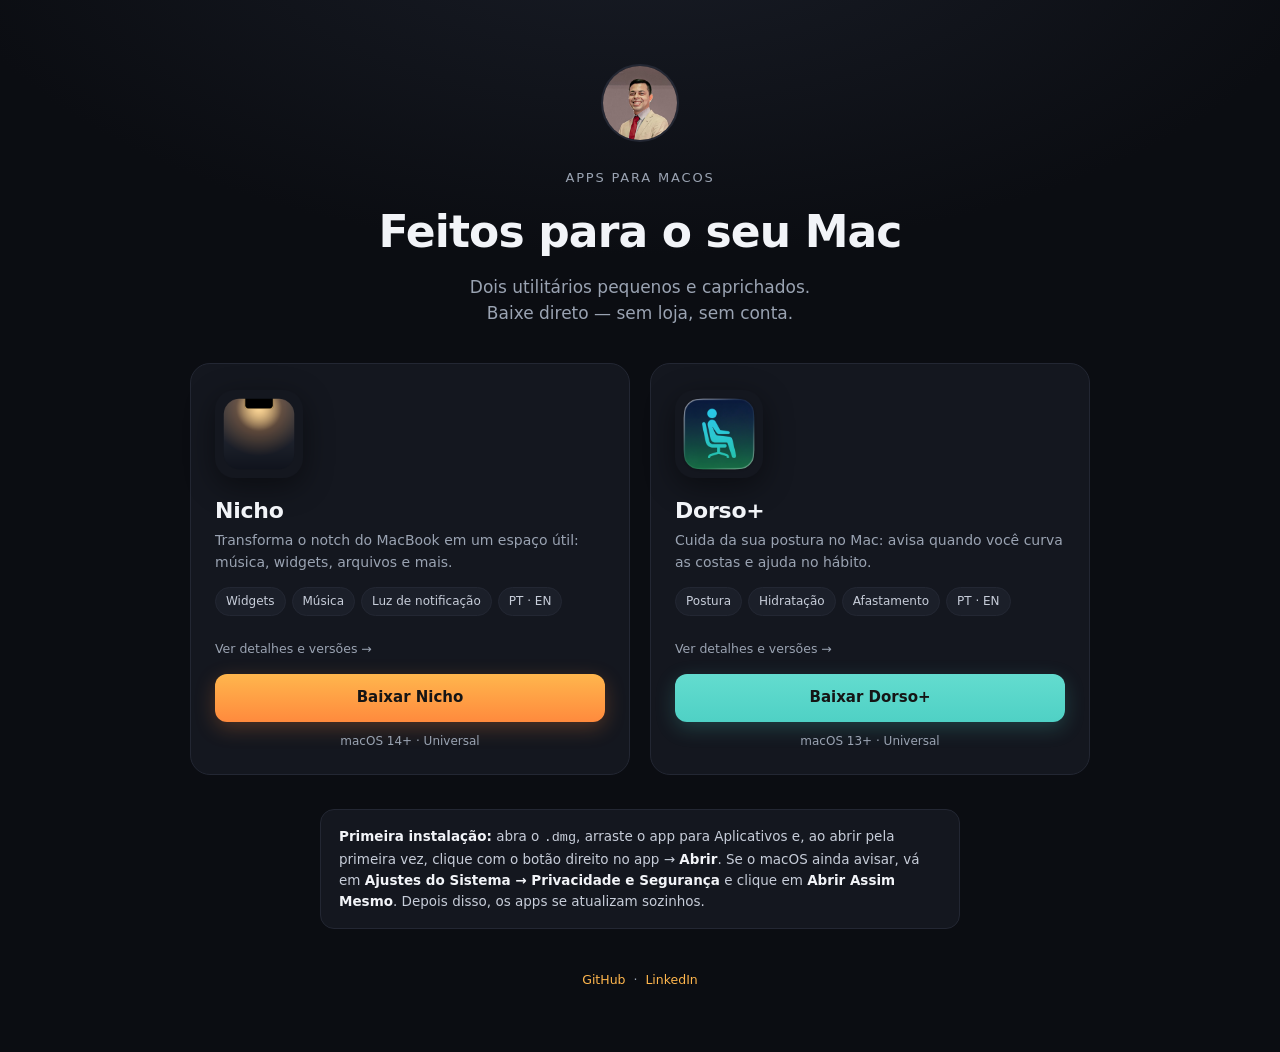
==== app.html @ a5180d6e "loja: páginas de detalhe por app (histórico + notas + datas), downloads inteligentes (última versão " ====
<!doctype html>
<html lang="pt-BR">
<head>
<meta charset="utf-8">
<meta name="viewport" content="width=device-width, initial-scale=1">
<title>App · Samuel Vieira</title>
<link rel="icon" type="image/png" href="favicon.png">
<link rel="apple-touch-icon" href="apple-touch-icon.png">
<link rel="stylesheet" href="style.css">
</head>
<body>
  <div class="wrap">
    <a class="back" href="index.html">← Todos os apps</a>

    <div class="hero">
      <img id="icon" class="icon" alt="" width="96" height="96">
      <div class="hero-info">
        <h1 id="name">—</h1>
        <div class="tag" id="tagline"></div>
        <div class="hero-actions">
          <a class="btn" id="download" aria-disabled="true">Baixar</a>
          <span class="req" id="req" style="margin:0"></span>
        </div>
      </div>
    </div>

    <div class="section">
      <h2>Sobre</h2>
      <p class="desc" id="desc"></p>
      <ul class="chips" id="chips"></ul>
    </div>

    <div class="section">
      <h2>Versões</h2>
      <div id="releases"><div class="loading">Carregando versões…</div></div>
    </div>

    <div class="note">
      <b>Primeira instalação:</b> abra o <code>.dmg</code>, arraste o app para Aplicativos e, ao abrir pela primeira vez,
      clique com o botão direito no app → <b>Abrir</b>. Depois disso, o app se atualiza sozinho.
    </div>

    <footer>
      <a class="link" href="https://github.com/SAMUKANINJA">GitHub</a>
      &nbsp;·&nbsp;
      <a class="link" href="https://www.linkedin.com/in/samuel-vieira-600121214/">LinkedIn</a>
    </footer>
  </div>

  <script src="store.js"></script>
  <script>
    const key = new URLSearchParams(location.search).get("app");
    const app = APPS[key];

    if (!app) {
      location.replace("index.html");
    } else {
      document.title = app.name + " · Samuel Vieira";
      document.getElementById("icon").src = app.icon;
      document.getElementById("icon").alt = "Ícone do " + app.name;
      document.getElementById("name").textContent = app.name;
      document.getElementById("tagline").textContent = app.tagline;
      document.getElementById("desc").textContent = app.description;
      document.getElementById("req").textContent = app.req;

      const chips = document.getElementById("chips");
      app.features.forEach(function (f) {
        const li = document.createElement("li");
        li.textContent = f;
        chips.appendChild(li);
      });

      const dl = document.getElementById("download");
      dl.textContent = "Baixar " + app.name;
      if (app.accent === "cyan") dl.classList.add("cyan");
      wireSmartDownload(dl, app.repo);

      // Version history from the public releases repo.
      const box = document.getElementById("releases");
      fetchReleases(app.repo)
        .then(function (releases) {
          const list = releases.filter(function (r) { return !r.draft; });
          if (!list.length) { box.innerHTML = '<div class="loading">Nenhuma versão publicada ainda.</div>'; return; }
          box.innerHTML = "";
          list.forEach(function (r, i) {
            const dmg = dmgOf(r);
            const el = document.createElement("div");
            el.className = "rel";
            const notes = (r.body || "").trim();
            el.innerHTML =
              '<div class="rel-top">' +
                '<span class="rel-ver">' + (r.tag_name || r.name) + "</span>" +
                (i === 0 ? '<span class="rel-badge">mais recente</span>' : "") +
                '<span class="rel-date">' + formatDate(r.published_at) + "</span>" +
              "</div>" +
              (notes ? '<div class="rel-notes"></div>' : "") +
              (dmg ? '<a class="rel-dl" href="' + dmg.browser_download_url + '">↓ Baixar ' + dmg.name + "</a>" : "");
            if (notes) el.querySelector(".rel-notes").textContent = notes;
            box.appendChild(el);
          });
        })
        .catch(function () {
          box.innerHTML =
            '<div class="loading">Não foi possível carregar as versões agora. ' +
            'Veja as <a class="link" href="https://github.com/' + app.repo + '/releases">releases no GitHub</a>.</div>';
        });
    }
  </script>
</body>
</html>
---- style.css ----
:root{
  --bg:#0b0d12; --card:#14171f; --line:#232733; --fg:#f2f4f8; --mut:#9aa3b2;
  --amber:#ffb64d; --amber2:#ff8a3d; --cyan:#4fd1c5; --cyan2:#63dccf;
}
*{box-sizing:border-box;margin:0;padding:0}
html{-webkit-text-size-adjust:100%}
body{
  background:radial-gradient(1200px 600px at 50% -10%, #191d27 0%, var(--bg) 60%);
  color:var(--fg); font:16px/1.55 -apple-system,BlinkMacSystemFont,"SF Pro Text",Inter,system-ui,sans-serif;
  min-height:100vh; padding:0 20px 64px;
}
.wrap{max-width:900px;margin:0 auto}
a{color:inherit}
a.link{color:var(--amber);text-decoration:none}
a.link:hover{text-decoration:underline}

/* header */
header{text-align:center;padding:64px 0 36px}
.avatar{display:inline-block;width:78px;height:78px;border-radius:50%;overflow:hidden;
  border:2px solid var(--line);margin-bottom:18px;transition:border-color .2s, transform .2s}
.avatar:hover{border-color:var(--amber);transform:scale(1.04)}
.avatar img{width:100%;height:100%;object-fit:cover;display:block}
.kicker{color:var(--mut);font-size:13px;letter-spacing:.14em;text-transform:uppercase}
h1{font-size:clamp(30px,6vw,44px);font-weight:700;letter-spacing:-.02em;margin:10px 0 8px}
.sub{color:var(--mut);font-size:clamp(15px,2.5vw,17px);max-width:36ch;margin:0 auto}

/* app grid (home) */
.grid{display:grid;grid-template-columns:1fr 1fr;gap:20px}
@media (max-width:640px){.grid{grid-template-columns:1fr}}
.card{background:var(--card);border:1px solid var(--line);border-radius:20px;
  padding:26px 24px 24px;display:flex;flex-direction:column;transition:border-color .2s, transform .2s}
.card:hover{border-color:#33394a;transform:translateY(-2px)}
.card-head{display:block;text-decoration:none;color:inherit}
.icon{width:88px;height:88px;border-radius:20px;display:block;
  box-shadow:0 8px 30px rgba(0,0,0,.45);image-rendering:-webkit-optimize-contrast}
.name{font-size:22px;font-weight:650;margin:16px 0 2px;letter-spacing:-.01em}
.tag{color:var(--mut);font-size:14px;min-height:40px}
.feat{list-style:none;margin:14px 0 20px;display:flex;flex-wrap:wrap;gap:6px}
.feat li{font-size:12px;color:#c7cdd9;background:#1b1f29;border:1px solid var(--line);
  border-radius:999px;padding:4px 10px}
.spacer{flex:1}
.more{font-size:12.5px;color:var(--mut);margin:2px 0 16px;display:inline-flex;align-items:center;gap:5px}
.card-head:hover .more{color:var(--fg)}

/* buttons */
.btn{display:inline-flex;align-items:center;justify-content:center;gap:8px;
  font-size:15px;font-weight:600;text-decoration:none;border-radius:12px;padding:12px 16px;
  color:#151515;background:linear-gradient(180deg,var(--amber),var(--amber2));
  box-shadow:0 6px 20px rgba(255,138,61,.25);cursor:pointer;border:0}
.btn:hover{filter:brightness(1.05)}
.btn.cyan{background:linear-gradient(180deg,var(--cyan2),var(--cyan));box-shadow:0 6px 20px rgba(79,209,197,.22)}
.btn[aria-disabled="true"]{opacity:.6;pointer-events:none}
.req{color:var(--mut);font-size:12px;text-align:center;margin-top:10px}

.note{max-width:640px;margin:34px auto 0;background:#14171f;border:1px solid var(--line);
  border-radius:14px;padding:16px 18px;color:#c7cdd9;font-size:13.5px}
.note b{color:var(--fg)}
footer{text-align:center;color:var(--mut);font-size:12.5px;margin-top:40px;line-height:1.7}

/* ---- detail page ---- */
.back{display:inline-flex;align-items:center;gap:6px;color:var(--mut);font-size:14px;
  text-decoration:none;padding:20px 0 0}
.back:hover{color:var(--fg)}
.hero{display:flex;gap:22px;align-items:center;padding:28px 0 8px;flex-wrap:wrap}
.hero .icon{width:96px;height:96px}
.hero-info{flex:1;min-width:240px}
.hero-info h1{font-size:clamp(28px,5vw,40px);margin:0 0 6px}
.hero-info .tag{font-size:16px;color:var(--mut);min-height:0}
.hero-actions{margin-top:16px;display:flex;align-items:center;gap:14px;flex-wrap:wrap}
.section{margin-top:36px}
.section h2{font-size:14px;text-transform:uppercase;letter-spacing:.1em;color:var(--mut);margin-bottom:14px}
.desc{font-size:15.5px;color:#d4d9e2;max-width:66ch}
.chips{list-style:none;display:flex;flex-wrap:wrap;gap:8px;margin-top:6px}
.chips li{font-size:13px;color:#c7cdd9;background:#1b1f29;border:1px solid var(--line);border-radius:999px;padding:5px 12px}

/* version history */
.rel{border:1px solid var(--line);border-radius:14px;background:var(--card);
  padding:16px 18px;margin-bottom:12px}
.rel-top{display:flex;align-items:baseline;gap:10px;flex-wrap:wrap}
.rel-ver{font-size:16px;font-weight:650}
.rel-badge{font-size:10px;font-weight:700;letter-spacing:.05em;text-transform:uppercase;
  color:#151515;background:var(--amber);border-radius:999px;padding:2px 8px}
.rel-date{color:var(--mut);font-size:13px;margin-left:auto}
.rel-notes{color:#c7cdd9;font-size:13.5px;margin-top:8px;white-space:pre-wrap}
.rel-dl{color:var(--amber);font-size:13px;text-decoration:none;margin-top:10px;display:inline-block}
.rel-dl:hover{text-decoration:underline}
.loading{color:var(--mut);font-size:14px;padding:8px 0}
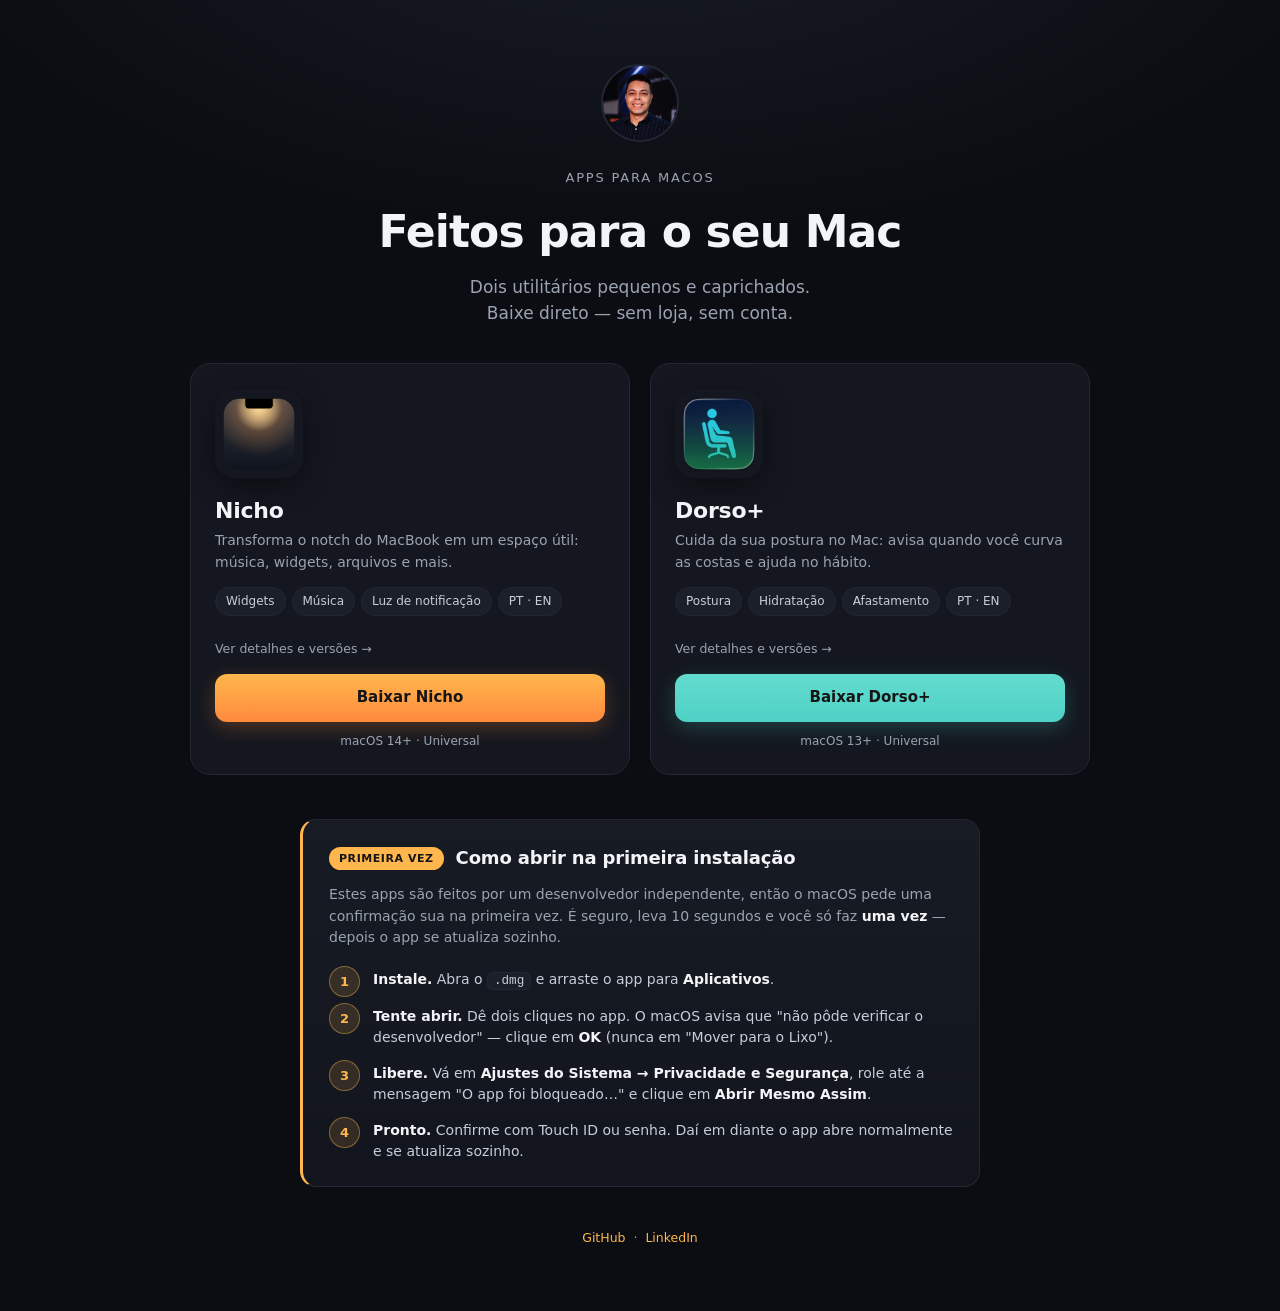
==== commit 93a343bd: "site: prominent first-run tutorial, correct for macOS Tahoe/Sequoia Replace the buried footnote (whi" ====
--- a/app.html
+++ b/app.html
@@ -35,10 +35,24 @@
       <div id="releases"><div class="loading">Carregando versões…</div></div>
     </div>
 
-    <div class="note">
-      <b>Primeira instalação:</b> abra o <code>.dmg</code>, arraste o app para Aplicativos e, ao abrir pela primeira vez,
-      clique com o botão direito no app → <b>Abrir</b>. Depois disso, o app se atualiza sozinho.
-    </div>
+    <section class="howto" id="instalar">
+      <div class="howto-head">
+        <span class="howto-badge">Primeira vez</span>
+        <h2>Como abrir na primeira instalação</h2>
+      </div>
+      <p class="howto-lead">
+        Feito por um desenvolvedor independente, então o macOS pede uma confirmação sua na primeira vez.
+        É seguro, leva 10 segundos e você só faz <b>uma vez</b> — depois o app se atualiza sozinho.
+      </p>
+      <ol class="steps">
+        <li><b>Instale.</b> Abra o <code>.dmg</code> e arraste o app para <b>Aplicativos</b>.</li>
+        <li><b>Tente abrir.</b> Dê dois cliques no app. O macOS avisa que "não pôde verificar o desenvolvedor" —
+          clique em <b>OK</b> (nunca em "Mover para o Lixo").</li>
+        <li><b>Libere.</b> Vá em <b>Ajustes do Sistema → Privacidade e Segurança</b>, role até a mensagem
+          "O app foi bloqueado…" e clique em <b>Abrir Mesmo Assim</b>.</li>
+        <li><b>Pronto.</b> Confirme com Touch ID ou senha. Daí em diante o app abre normalmente e se atualiza sozinho.</li>
+      </ol>
+    </section>
 
     <footer>
       <a class="link" href="https://github.com/SAMUKANINJA">GitHub</a>
--- a/style.css
+++ b/style.css
@@ -85,3 +85,21 @@
 .rel-dl{color:var(--amber);font-size:13px;text-decoration:none;margin-top:10px;display:inline-block}
 .rel-dl:hover{text-decoration:underline}
 .loading{color:var(--mut);font-size:14px;padding:8px 0}
+
+/* ---- first-run tutorial (prominent) ---- */
+.howto{max-width:680px;margin:44px auto 0;background:linear-gradient(180deg,#171b24,#12151d);
+  border:1px solid var(--line);border-left:3px solid var(--amber);border-radius:16px;padding:24px 26px}
+.howto-head{display:flex;align-items:center;gap:12px;flex-wrap:wrap}
+.howto-badge{font-size:11px;font-weight:700;letter-spacing:.05em;text-transform:uppercase;
+  color:#151515;background:var(--amber);border-radius:999px;padding:3px 10px}
+.howto h2{font-size:18px;font-weight:650;letter-spacing:-.01em;color:var(--fg);text-transform:none;margin:0}
+.howto-lead{color:var(--mut);font-size:14px;line-height:1.55;margin:12px 0 20px}
+.howto-lead b{color:var(--fg)}
+.steps{list-style:none;counter-reset:step;display:flex;flex-direction:column;gap:15px}
+.steps li{counter-increment:step;position:relative;padding-left:44px;color:#c7cdd9;font-size:14px;line-height:1.5}
+.steps li::before{content:counter(step);position:absolute;left:0;top:-3px;width:29px;height:29px;
+  display:flex;align-items:center;justify-content:center;border-radius:50%;
+  background:rgba(255,182,77,.14);border:1px solid rgba(255,182,77,.42);
+  color:var(--amber);font-weight:700;font-size:13px}
+.steps li b{color:var(--fg)}
+.howto code{background:#1b1f29;border:1px solid var(--line);border-radius:6px;padding:1px 6px;font-size:.9em}
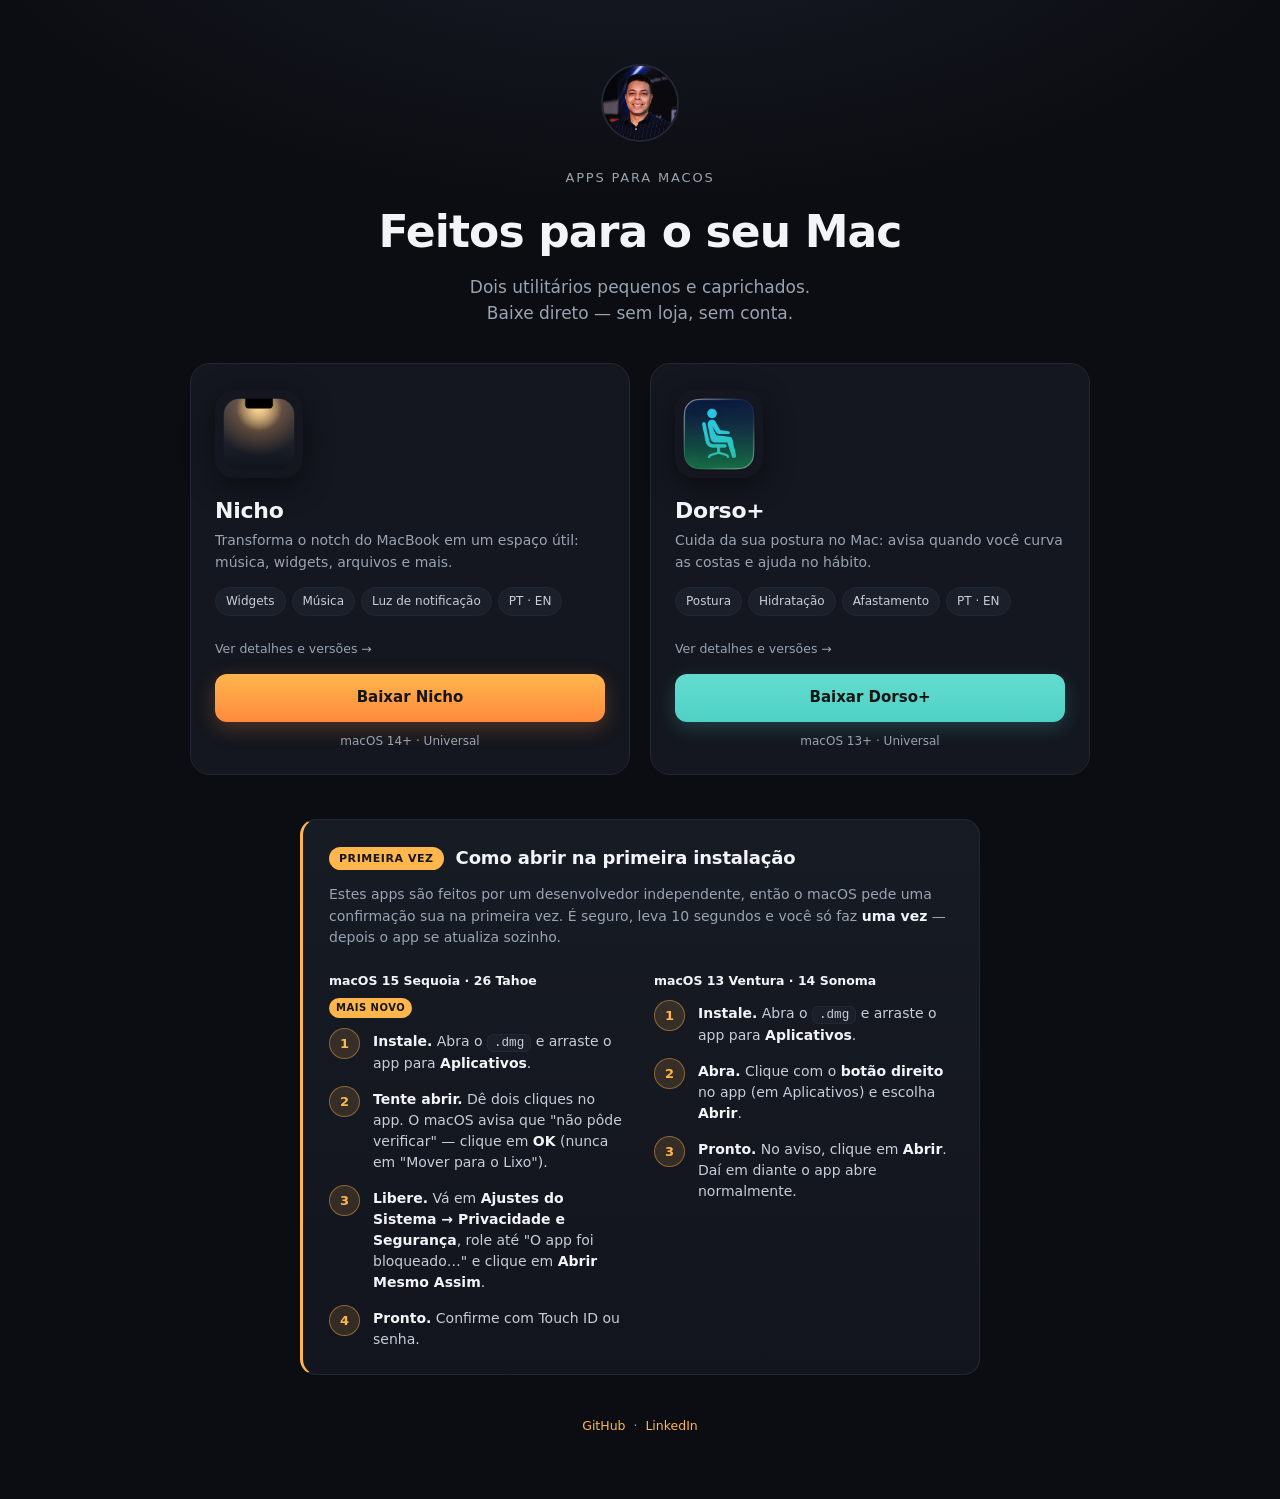
==== commit 997264af: "site: two install methods (Sequoia/Tahoe vs Ventura/Sonoma) + cache-bust CSS Newer macOS needs the S" ====
--- a/app.html
+++ b/app.html
@@ -6,7 +6,7 @@
 <title>App · Samuel Vieira</title>
 <link rel="icon" type="image/png" href="favicon.png">
 <link rel="apple-touch-icon" href="apple-touch-icon.png">
-<link rel="stylesheet" href="style.css">
+<link rel="stylesheet" href="style.css?v=2">
 </head>
 <body>
   <div class="wrap">
@@ -44,14 +44,32 @@
         Feito por um desenvolvedor independente, então o macOS pede uma confirmação sua na primeira vez.
         É seguro, leva 10 segundos e você só faz <b>uma vez</b> — depois o app se atualiza sozinho.
       </p>
-      <ol class="steps">
-        <li><b>Instale.</b> Abra o <code>.dmg</code> e arraste o app para <b>Aplicativos</b>.</li>
-        <li><b>Tente abrir.</b> Dê dois cliques no app. O macOS avisa que "não pôde verificar o desenvolvedor" —
-          clique em <b>OK</b> (nunca em "Mover para o Lixo").</li>
-        <li><b>Libere.</b> Vá em <b>Ajustes do Sistema → Privacidade e Segurança</b>, role até a mensagem
-          "O app foi bloqueado…" e clique em <b>Abrir Mesmo Assim</b>.</li>
-        <li><b>Pronto.</b> Confirme com Touch ID ou senha. Daí em diante o app abre normalmente e se atualiza sozinho.</li>
-      </ol>
+      <div class="methods">
+        <div class="method">
+          <div class="method-head">
+            <span class="method-ver">macOS 15 Sequoia · 26 Tahoe</span>
+            <span class="method-tag">mais novo</span>
+          </div>
+          <ol class="steps">
+            <li><b>Instale.</b> Abra o <code>.dmg</code> e arraste o app para <b>Aplicativos</b>.</li>
+            <li><b>Tente abrir.</b> Dê dois cliques no app. O macOS avisa que "não pôde verificar" —
+              clique em <b>OK</b> (nunca em "Mover para o Lixo").</li>
+            <li><b>Libere.</b> Vá em <b>Ajustes do Sistema → Privacidade e Segurança</b>, role até
+              "O app foi bloqueado…" e clique em <b>Abrir Mesmo Assim</b>.</li>
+            <li><b>Pronto.</b> Confirme com Touch ID ou senha.</li>
+          </ol>
+        </div>
+        <div class="method">
+          <div class="method-head">
+            <span class="method-ver">macOS 13 Ventura · 14 Sonoma</span>
+          </div>
+          <ol class="steps">
+            <li><b>Instale.</b> Abra o <code>.dmg</code> e arraste o app para <b>Aplicativos</b>.</li>
+            <li><b>Abra.</b> Clique com o <b>botão direito</b> no app (em Aplicativos) e escolha <b>Abrir</b>.</li>
+            <li><b>Pronto.</b> No aviso, clique em <b>Abrir</b>. Daí em diante o app abre normalmente.</li>
+          </ol>
+        </div>
+      </div>
     </section>
 
     <footer>
--- a/style.css
+++ b/style.css
@@ -103,3 +103,9 @@
   color:var(--amber);font-weight:700;font-size:13px}
 .steps li b{color:var(--fg)}
 .howto code{background:#1b1f29;border:1px solid var(--line);border-radius:6px;padding:1px 6px;font-size:.9em}
+.methods{display:grid;grid-template-columns:1fr 1fr;gap:26px;margin-top:22px}
+@media(max-width:640px){.methods{grid-template-columns:1fr;gap:24px}}
+.method-head{display:flex;align-items:center;gap:8px;margin-bottom:13px;flex-wrap:wrap}
+.method-ver{font-size:12.5px;font-weight:700;color:var(--fg)}
+.method-tag{font-size:10px;font-weight:700;text-transform:uppercase;letter-spacing:.05em;
+  color:#151515;background:var(--amber);border-radius:999px;padding:2px 7px}
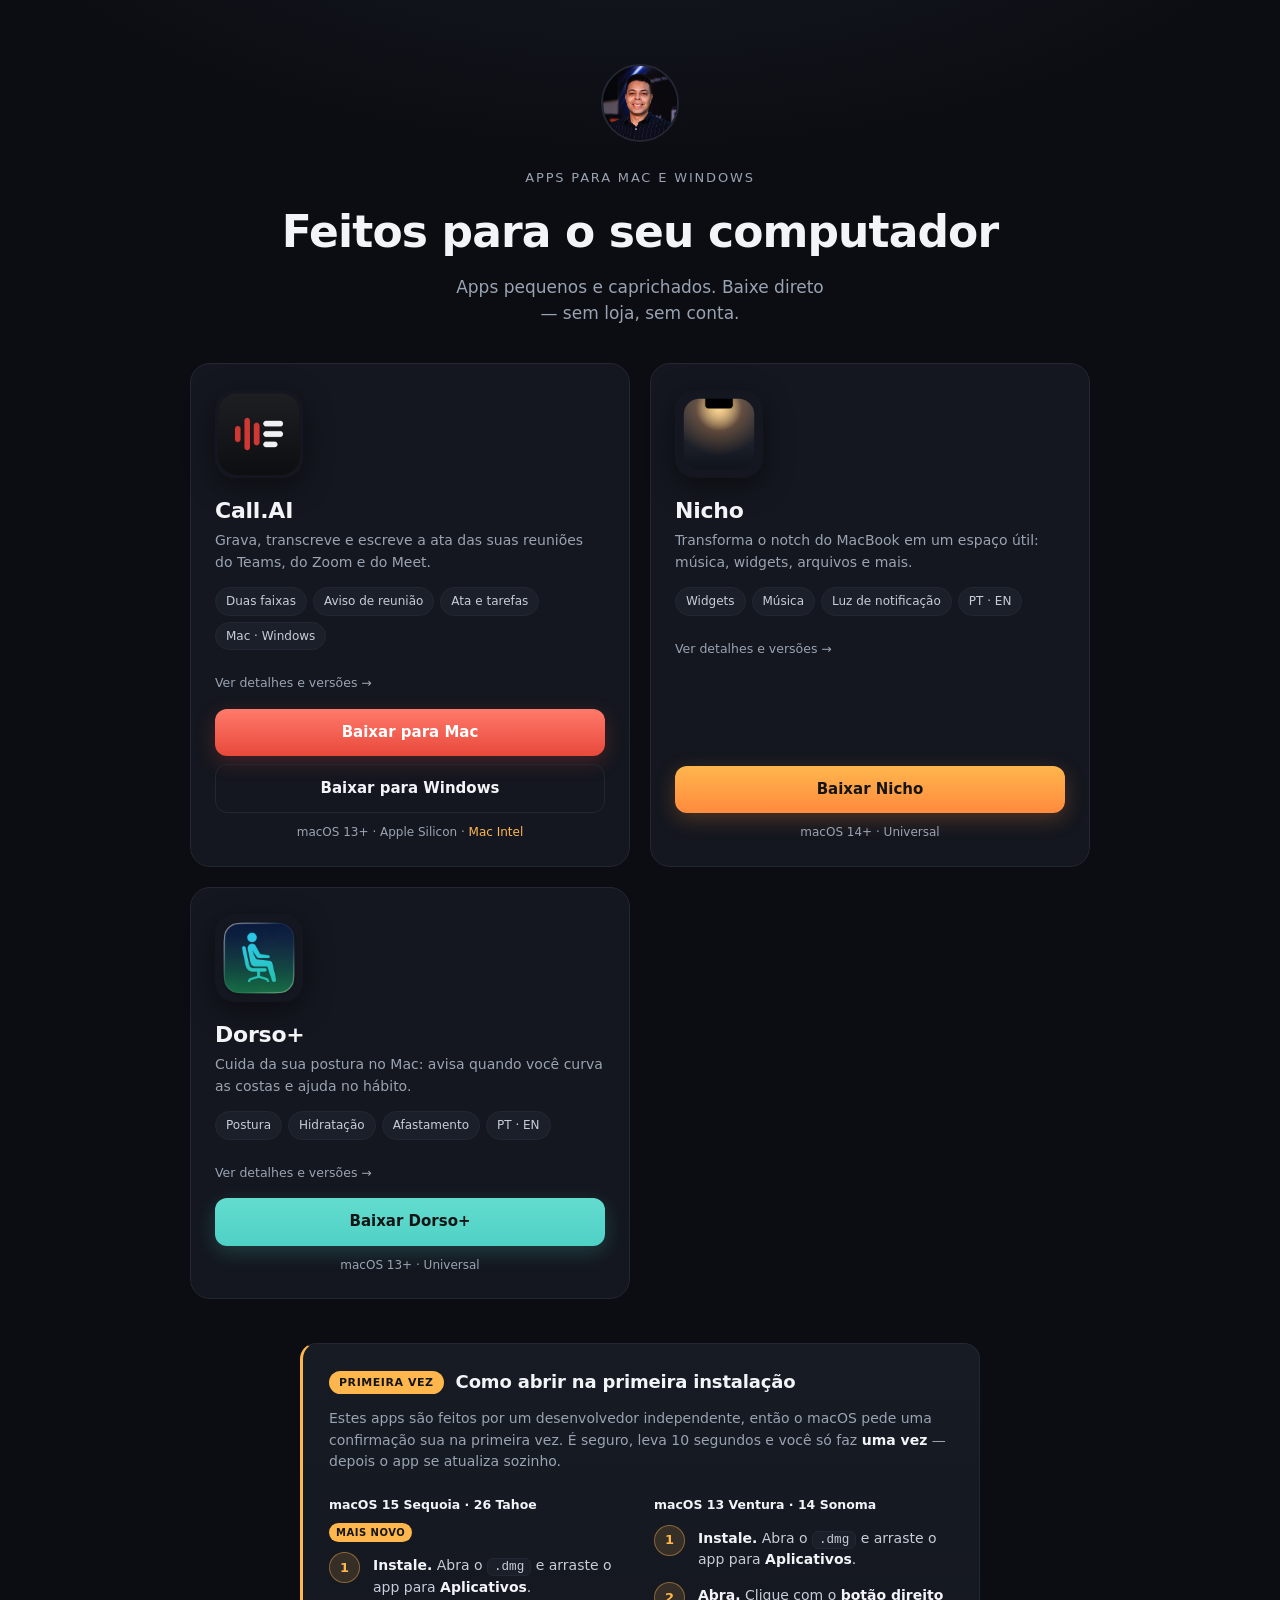
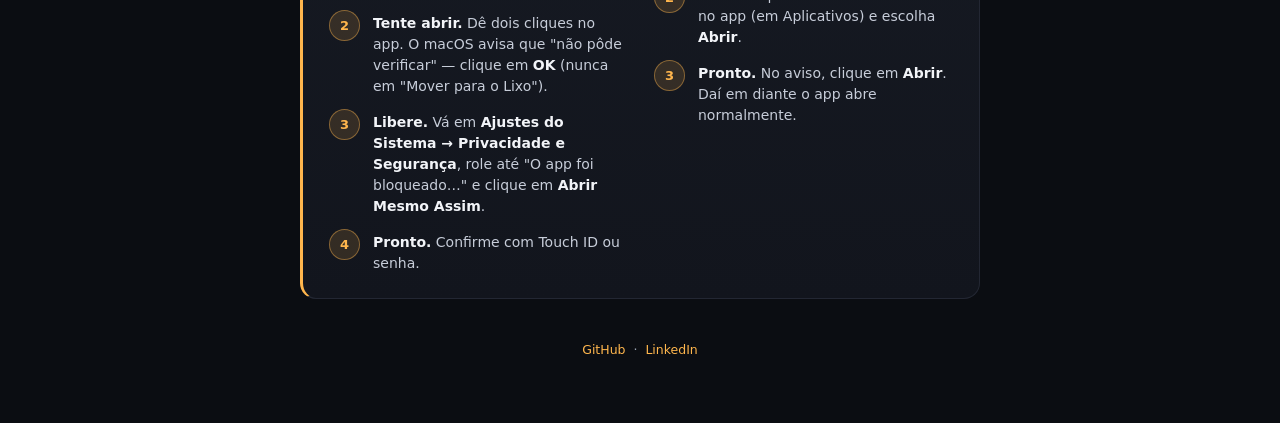
==== commit f162f9ad: "loja: Call.AI para Mac e Windows Card e pagina do Call.AI, com o instalador vindo do CallAI-releases" ====
--- a/app.html
+++ b/app.html
@@ -6,7 +6,7 @@
 <title>App · Samuel Vieira</title>
 <link rel="icon" type="image/png" href="favicon.png">
 <link rel="apple-touch-icon" href="apple-touch-icon.png">
-<link rel="stylesheet" href="style.css?v=2">
+<link rel="stylesheet" href="style.css?v=3">
 </head>
 <body>
   <div class="wrap">
@@ -19,6 +19,7 @@
         <div class="tag" id="tagline"></div>
         <div class="hero-actions">
           <a class="btn" id="download" aria-disabled="true">Baixar</a>
+          <a class="btn ghost" id="download-win" aria-disabled="true" hidden>Baixar para Windows</a>
           <span class="req" id="req" style="margin:0"></span>
         </div>
       </div>
@@ -72,6 +73,19 @@
       </div>
     </section>
 
+    <section class="howto" id="instalar-windows" hidden>
+      <div class="howto-head">
+        <span class="howto-badge">Windows</span>
+        <h2>Como abrir no Windows</h2>
+      </div>
+      <ol class="steps">
+        <li><b>Instale.</b> Abra o <code>setup.exe</code> baixado.</li>
+        <li><b>Se aparecer "O Windows protegeu o computador"</b>, clique em <b>Mais informações</b> e depois em
+          <b>Executar assim mesmo</b>. É o aviso para app de desenvolvedor independente.</li>
+        <li><b>Pronto.</b> Depois disso o app avisa quando houver versão nova.</li>
+      </ol>
+    </section>
+
     <footer>
       <a class="link" href="https://github.com/SAMUKANINJA">GitHub</a>
       &nbsp;·&nbsp;
@@ -103,9 +117,32 @@
       });
 
       const dl = document.getElementById("download");
-      dl.textContent = "Baixar " + app.name;
-      if (app.accent === "cyan") dl.classList.add("cyan");
-      wireSmartDownload(dl, app.repo);
+      dl.textContent = app.windows ? "Baixar para Mac" : "Baixar " + app.name;
+      if (app.accent === "cyan" || app.accent === "rec") dl.classList.add(app.accent);
+      wireSmartDownload(dl, app.repo, "mac");
+      if (app.windows) {
+        const win = document.getElementById("download-win");
+        win.hidden = false;
+        wireSmartDownload(win, app.repo, "win");
+        document.getElementById("instalar-windows").hidden = false;
+      }
+
+      // Every installer of a release, named by who it is for.
+      const ROTULOS = [
+        [function (n) { return n.endsWith(".dmg") && n.includes("x64"); }, "Mac Intel"],
+        [function (n) { return n.endsWith(".dmg") && n.includes("arm64"); }, "Mac Apple Silicon"],
+        [function (n) { return n.endsWith("-setup.exe"); }, "Windows"],
+        [function (n) { return n.endsWith("-portatil.exe"); }, "Windows portátil"],
+      ];
+      function downloadsOf(r) {
+        return (r.assets || []).map(function (a) {
+          const n = a.name.toLowerCase();
+          const hit = ROTULOS.find(function (x) { return x[0](n); });
+          if (hit) return { url: a.browser_download_url, label: hit[1] };
+          if (n.endsWith(".dmg")) return { url: a.browser_download_url, label: "Baixar " + a.name };
+          return null;
+        }).filter(Boolean);
+      }
 
       // Version history from the public releases repo.
       const box = document.getElementById("releases");
@@ -115,7 +152,7 @@
           if (!list.length) { box.innerHTML = '<div class="loading">Nenhuma versão publicada ainda.</div>'; return; }
           box.innerHTML = "";
           list.forEach(function (r, i) {
-            const dmg = dmgOf(r);
+            const files = downloadsOf(r);
             const el = document.createElement("div");
             el.className = "rel";
             const notes = (r.body || "").trim();
@@ -126,7 +163,7 @@
                 '<span class="rel-date">' + formatDate(r.published_at) + "</span>" +
               "</div>" +
               (notes ? '<div class="rel-notes"></div>' : "") +
-              (dmg ? '<a class="rel-dl" href="' + dmg.browser_download_url + '">↓ Baixar ' + dmg.name + "</a>" : "");
+              files.map(function (f) { return '<a class="rel-dl" href="' + f.url + '">↓ ' + f.label + "</a>"; }).join(" &nbsp; ");
             if (notes) el.querySelector(".rel-notes").textContent = notes;
             box.appendChild(el);
           });
--- a/style.css
+++ b/style.css
@@ -49,6 +49,10 @@
   box-shadow:0 6px 20px rgba(255,138,61,.25);cursor:pointer;border:0}
 .btn:hover{filter:brightness(1.05)}
 .btn.cyan{background:linear-gradient(180deg,var(--cyan2),var(--cyan));box-shadow:0 6px 20px rgba(79,209,197,.22)}
+.btn.rec{background:linear-gradient(180deg,#ff7a6b,#e8493b);box-shadow:0 6px 20px rgba(232,73,59,.24);color:#fff}
+.btn.ghost{background:transparent;color:var(--fg);border:1px solid var(--line);box-shadow:none}
+.btn.ghost:hover{border-color:var(--mut);filter:none}
+.btns{display:grid;gap:8px}
 .btn[aria-disabled="true"]{opacity:.6;pointer-events:none}
 .req{color:var(--mut);font-size:12px;text-align:center;margin-top:10px}
 
@@ -109,3 +113,4 @@
 .method-ver{font-size:12.5px;font-weight:700;color:var(--fg)}
 .method-tag{font-size:10px;font-weight:700;text-transform:uppercase;letter-spacing:.05em;
   color:#151515;background:var(--amber);border-radius:999px;padding:2px 7px}
+[hidden]{display:none!important}
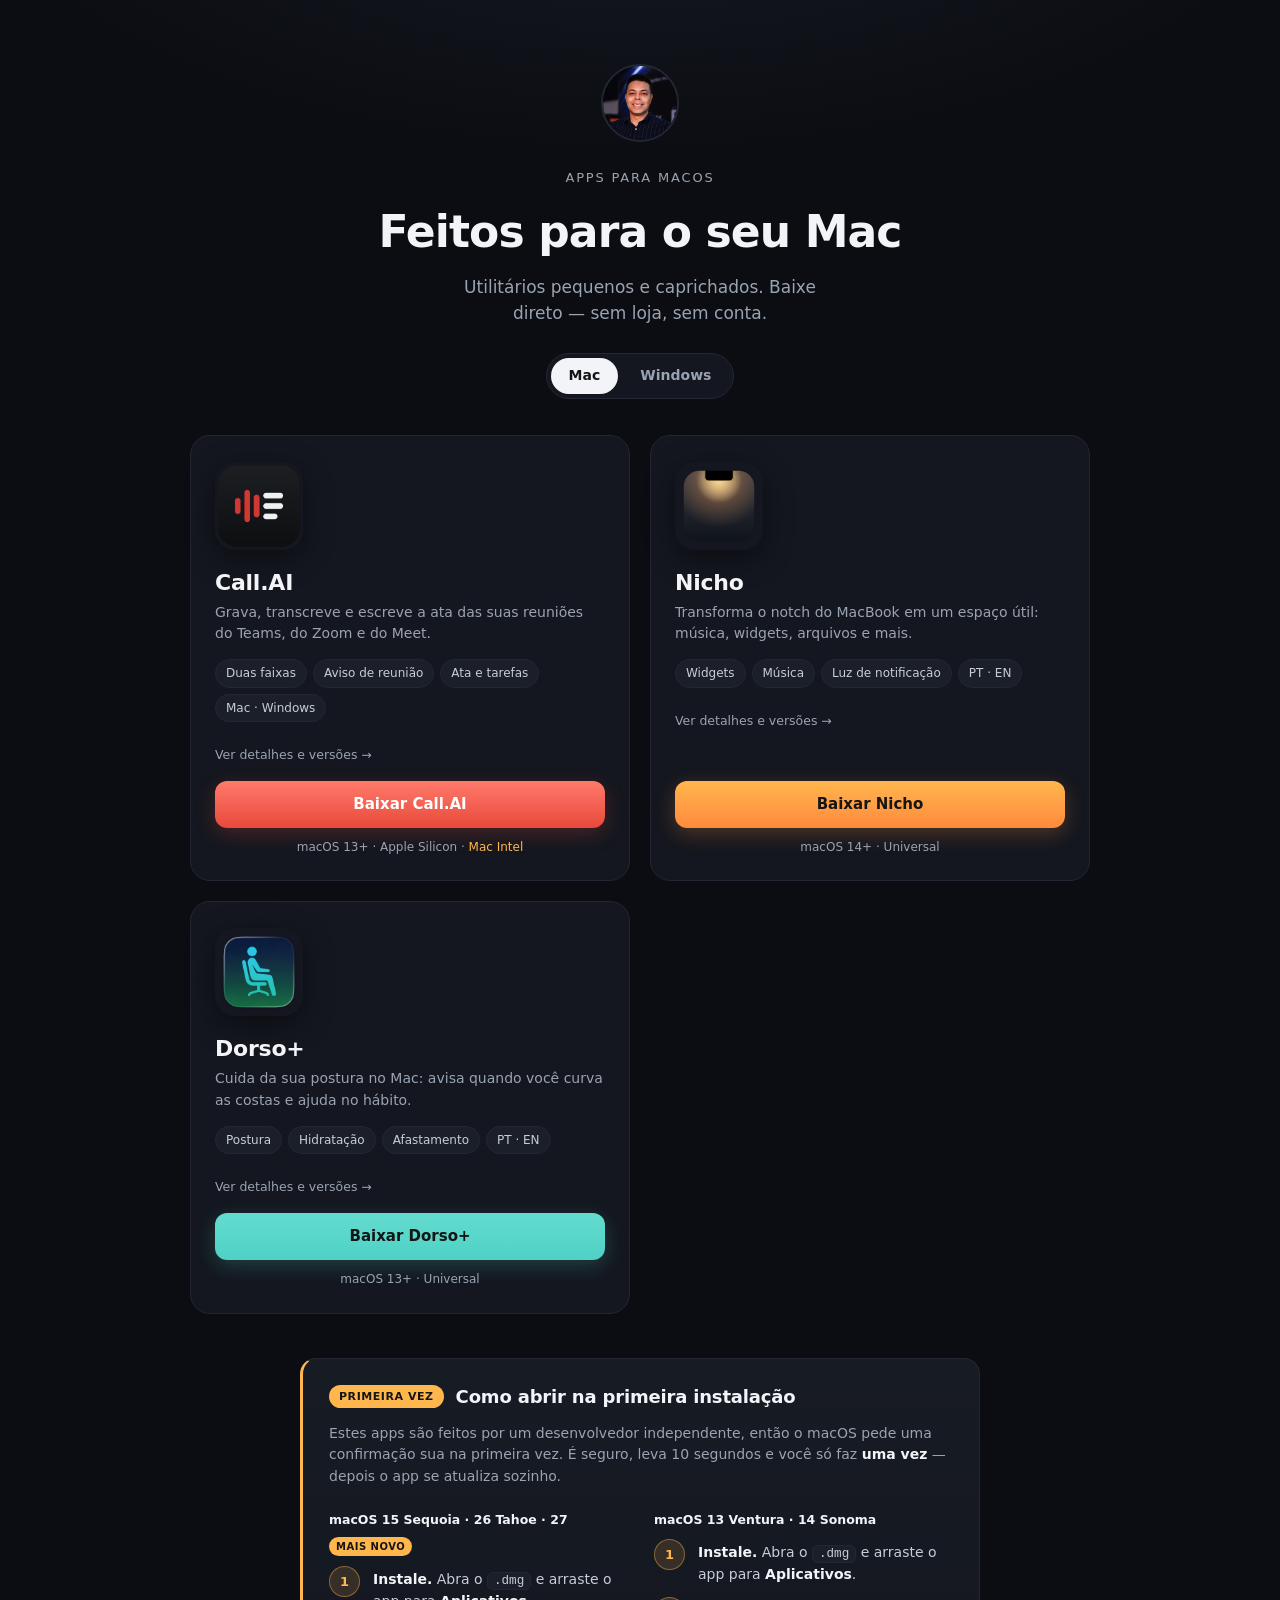
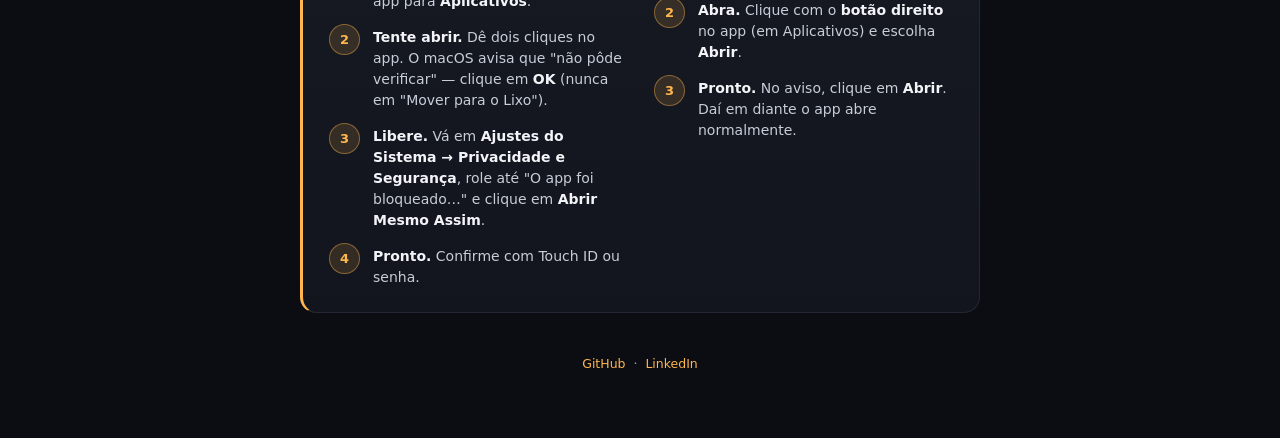
==== commit 0f060ac0: "loja: abas Mac e Windows, e o passo a passo vale ate o macOS 27 Com o Call.AI tambem no Windows, a l" ====
--- a/app.html
+++ b/app.html
@@ -6,7 +6,7 @@
 <title>App · Samuel Vieira</title>
 <link rel="icon" type="image/png" href="favicon.png">
 <link rel="apple-touch-icon" href="apple-touch-icon.png">
-<link rel="stylesheet" href="style.css?v=3">
+<link rel="stylesheet" href="style.css?v=4">
 </head>
 <body>
   <div class="wrap">
@@ -48,7 +48,7 @@
       <div class="methods">
         <div class="method">
           <div class="method-head">
-            <span class="method-ver">macOS 15 Sequoia · 26 Tahoe</span>
+            <span class="method-ver">macOS 15 Sequoia · 26 Tahoe · 27</span>
             <span class="method-tag">mais novo</span>
           </div>
           <ol class="steps">
--- a/style.css
+++ b/style.css
@@ -52,7 +52,11 @@
 .btn.rec{background:linear-gradient(180deg,#ff7a6b,#e8493b);box-shadow:0 6px 20px rgba(232,73,59,.24);color:#fff}
 .btn.ghost{background:transparent;color:var(--fg);border:1px solid var(--line);box-shadow:none}
 .btn.ghost:hover{border-color:var(--mut);filter:none}
-.btns{display:grid;gap:8px}
+.abas{display:inline-flex;gap:4px;margin-top:26px;padding:4px;border:1px solid var(--line);border-radius:999px;background:var(--card)}
+.abas button{font:inherit;font-size:14px;font-weight:600;color:var(--mut);background:transparent;border:0;border-radius:999px;padding:7px 18px;cursor:pointer}
+.abas button:hover{color:var(--fg)}
+.abas button[aria-selected="true"]{color:#151515;background:var(--fg)}
+.abas button:focus-visible{outline:2px solid var(--amber);outline-offset:2px}
 .btn[aria-disabled="true"]{opacity:.6;pointer-events:none}
 .req{color:var(--mut);font-size:12px;text-align:center;margin-top:10px}
 
@@ -114,3 +118,4 @@
 .method-tag{font-size:10px;font-weight:700;text-transform:uppercase;letter-spacing:.05em;
   color:#151515;background:var(--amber);border-radius:999px;padding:2px 7px}
 [hidden]{display:none!important}
+.card [data-so] .btn{display:flex}
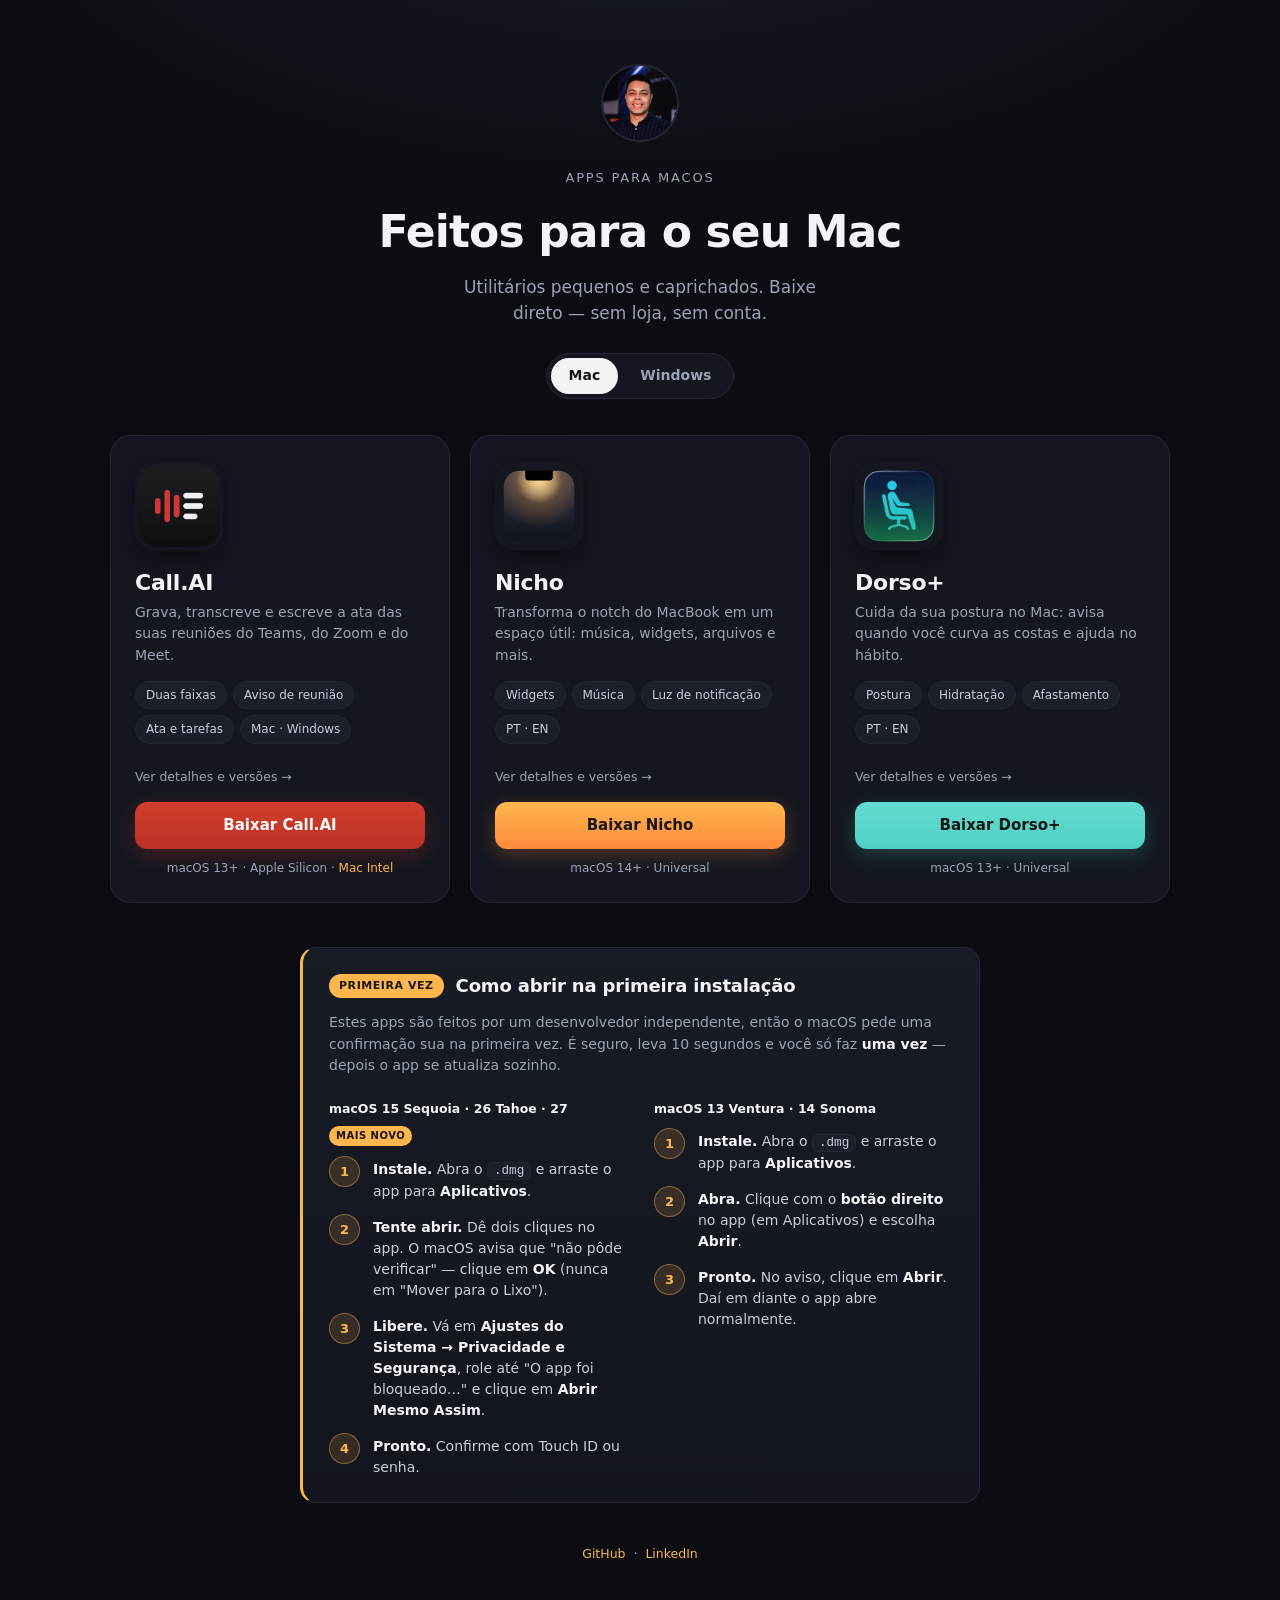
==== commit 593442e1: "loja: grade que acompanha quantos apps a aba tem, e layout de celular Os cards tem largura fixa e fi" ====
--- a/app.html
+++ b/app.html
@@ -6,7 +6,7 @@
 <title>App · Samuel Vieira</title>
 <link rel="icon" type="image/png" href="favicon.png">
 <link rel="apple-touch-icon" href="apple-touch-icon.png">
-<link rel="stylesheet" href="style.css?v=4">
+<link rel="stylesheet" href="style.css?v=5">
 </head>
 <body>
   <div class="wrap">
@@ -20,7 +20,7 @@
         <div class="hero-actions">
           <a class="btn" id="download" aria-disabled="true">Baixar</a>
           <a class="btn ghost" id="download-win" aria-disabled="true" hidden>Baixar para Windows</a>
-          <span class="req" id="req" style="margin:0"></span>
+          <span class="req" id="req"></span>
         </div>
       </div>
     </div>
@@ -93,7 +93,7 @@
     </footer>
   </div>
 
-  <script src="store.js"></script>
+  <script src="store.js?v=4"></script>
   <script>
     const key = new URLSearchParams(location.search).get("app");
     const app = APPS[key];
@@ -163,7 +163,7 @@
                 '<span class="rel-date">' + formatDate(r.published_at) + "</span>" +
               "</div>" +
               (notes ? '<div class="rel-notes"></div>' : "") +
-              files.map(function (f) { return '<a class="rel-dl" href="' + f.url + '">↓ ' + f.label + "</a>"; }).join(" &nbsp; ");
+              files.map(function (f) { return '<a class="rel-dl" href="' + f.url + '">↓ ' + f.label + "</a>"; }).join("");
             if (notes) el.querySelector(".rel-notes").textContent = notes;
             box.appendChild(el);
           });
--- a/style.css
+++ b/style.css
@@ -25,8 +25,13 @@
 .sub{color:var(--mut);font-size:clamp(15px,2.5vw,17px);max-width:36ch;margin:0 auto}
 
 /* app grid (home) */
-.grid{display:grid;grid-template-columns:1fr 1fr;gap:20px}
-@media (max-width:640px){.grid{grid-template-columns:1fr}}
+/* Cards keep one width whatever the tab holds: three side by side on a wide
+   screen, two and the rest centered below on a mid-size one, and a tab with a
+   single app shows it centered instead of stuck to the left column. */
+.wrap.largo{max-width:1100px}
+.wrap.largo>header,.wrap.largo>.howto{max-width:680px;margin-left:auto;margin-right:auto}
+.grid{display:flex;flex-wrap:wrap;justify-content:center;gap:20px}
+.grid>.card{flex:0 1 340px;min-width:0}
 .card{background:var(--card);border:1px solid var(--line);border-radius:20px;
   padding:26px 24px 24px;display:flex;flex-direction:column;transition:border-color .2s, transform .2s}
 .card:hover{border-color:#33394a;transform:translateY(-2px)}
@@ -49,7 +54,7 @@
   box-shadow:0 6px 20px rgba(255,138,61,.25);cursor:pointer;border:0}
 .btn:hover{filter:brightness(1.05)}
 .btn.cyan{background:linear-gradient(180deg,var(--cyan2),var(--cyan));box-shadow:0 6px 20px rgba(79,209,197,.22)}
-.btn.rec{background:linear-gradient(180deg,#ff7a6b,#e8493b);box-shadow:0 6px 20px rgba(232,73,59,.24);color:#fff}
+.btn.rec{background:linear-gradient(180deg,#d33d2d,#b93224);box-shadow:0 6px 20px rgba(201,54,40,.26);color:#fff}
 .btn.ghost{background:transparent;color:var(--fg);border:1px solid var(--line);box-shadow:none}
 .btn.ghost:hover{border-color:var(--mut);filter:none}
 .abas{display:inline-flex;gap:4px;margin-top:26px;padding:4px;border:1px solid var(--line);border-radius:999px;background:var(--card)}
@@ -74,7 +79,8 @@
 .hero-info{flex:1;min-width:240px}
 .hero-info h1{font-size:clamp(28px,5vw,40px);margin:0 0 6px}
 .hero-info .tag{font-size:16px;color:var(--mut);min-height:0}
-.hero-actions{margin-top:16px;display:flex;align-items:center;gap:14px;flex-wrap:wrap}
+.hero-actions{margin-top:16px;display:flex;align-items:center;gap:10px;flex-wrap:wrap}
+.hero-actions .req{flex-basis:100%;text-align:left;margin:4px 0 0}
 .section{margin-top:36px}
 .section h2{font-size:14px;text-transform:uppercase;letter-spacing:.1em;color:var(--mut);margin-bottom:14px}
 .desc{font-size:15.5px;color:#d4d9e2;max-width:66ch}
@@ -90,7 +96,7 @@
   color:#151515;background:var(--amber);border-radius:999px;padding:2px 8px}
 .rel-date{color:var(--mut);font-size:13px;margin-left:auto}
 .rel-notes{color:#c7cdd9;font-size:13.5px;margin-top:8px;white-space:pre-wrap}
-.rel-dl{color:var(--amber);font-size:13px;text-decoration:none;margin-top:10px;display:inline-block}
+.rel-dl{color:var(--amber);font-size:13px;text-decoration:none;margin:10px 16px 0 0;display:inline-block}
 .rel-dl:hover{text-decoration:underline}
 .loading{color:var(--mut);font-size:14px;padding:8px 0}
 
@@ -119,3 +125,22 @@
   color:#151515;background:var(--amber);border-radius:999px;padding:2px 7px}
 [hidden]{display:none!important}
 .card [data-so] .btn{display:flex}
+
+/* ---- phones ---- */
+@media (max-width:640px){
+  body{padding:0 16px 48px}
+  header{padding:40px 0 26px}
+  .abas{margin-top:20px}
+  .grid{gap:14px}
+  .grid>.card{flex-basis:100%}
+  .card{padding:22px 18px 18px;border-radius:18px}
+  .card:hover{transform:none}
+  .icon{width:72px;height:72px;border-radius:17px}
+  .tag{min-height:0}
+  .howto{margin-top:32px;padding:20px 18px}
+  .hero{gap:16px;padding-top:20px}
+  .hero .icon{width:72px;height:72px}
+  .hero-info{min-width:0;flex-basis:100%}
+  .hero-actions .btn{flex:1 1 100%}
+  .rel-date{margin-left:0;flex-basis:100%}
+}
